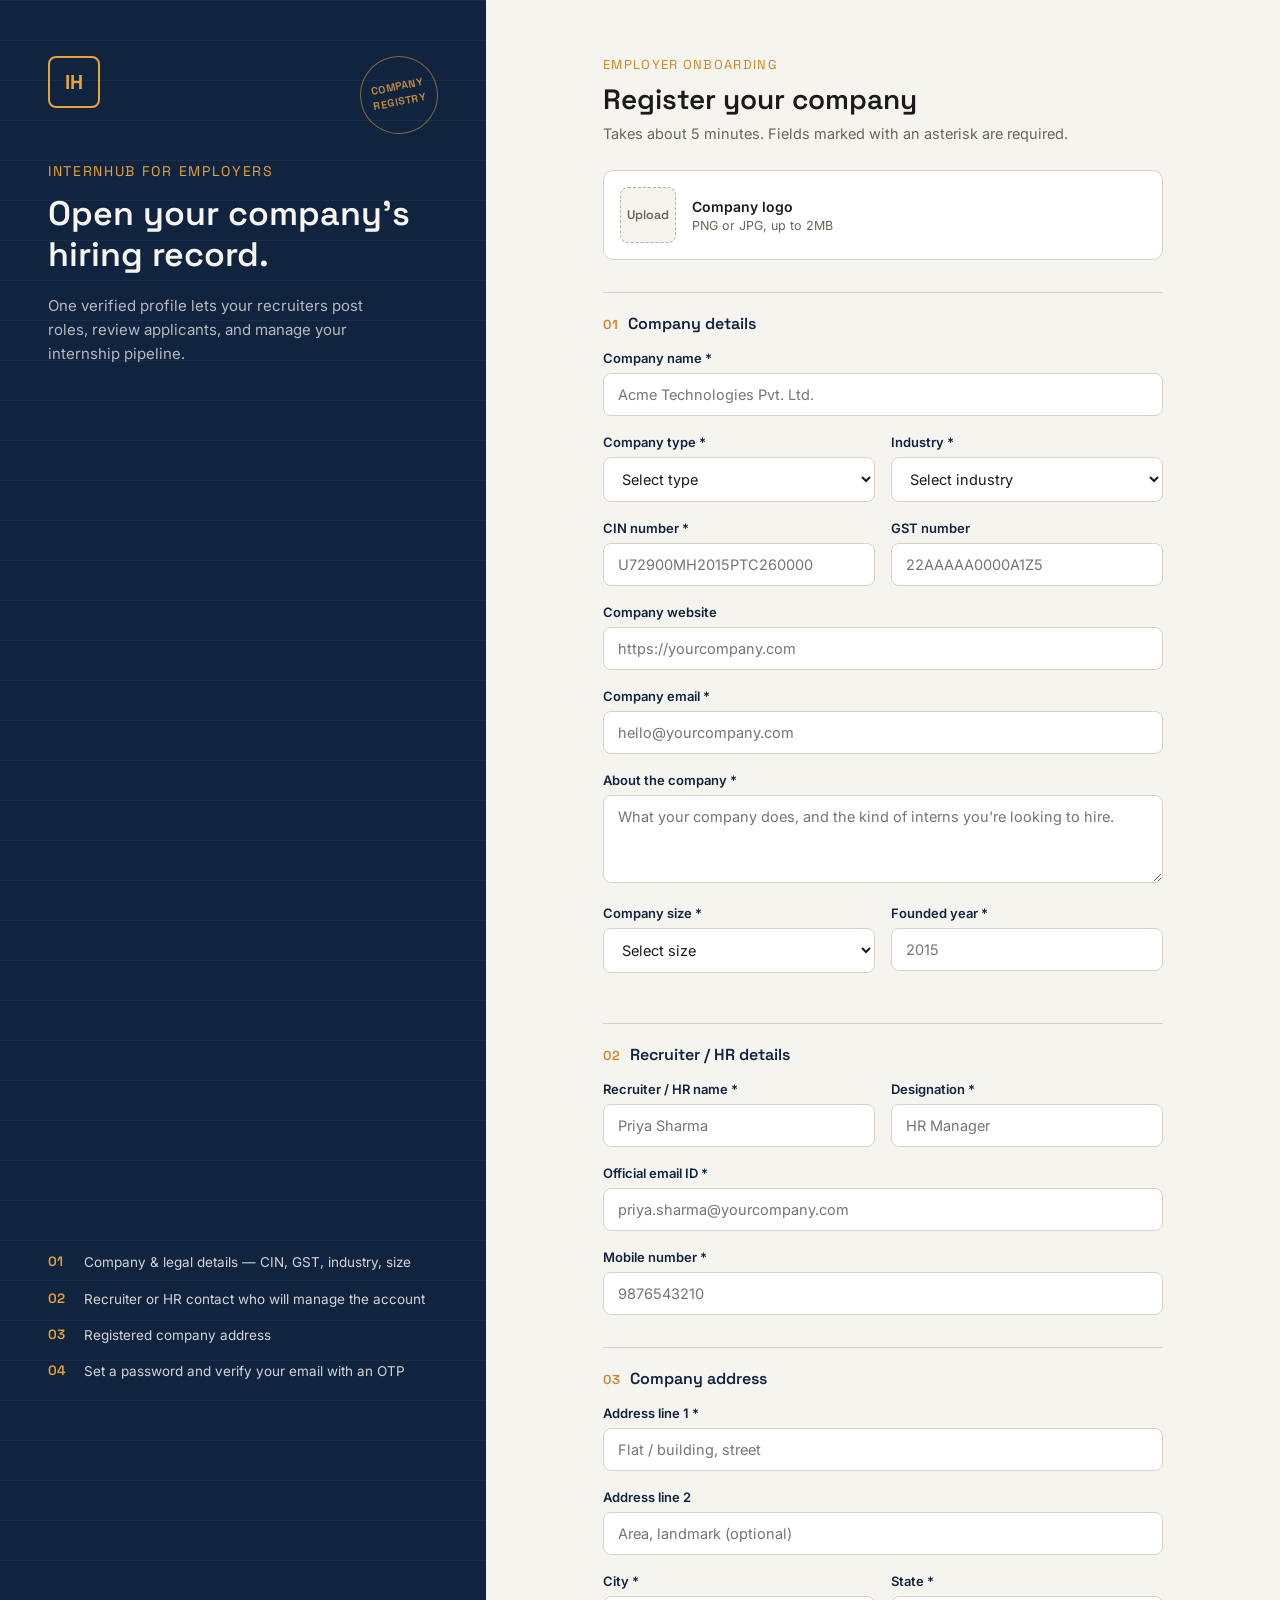
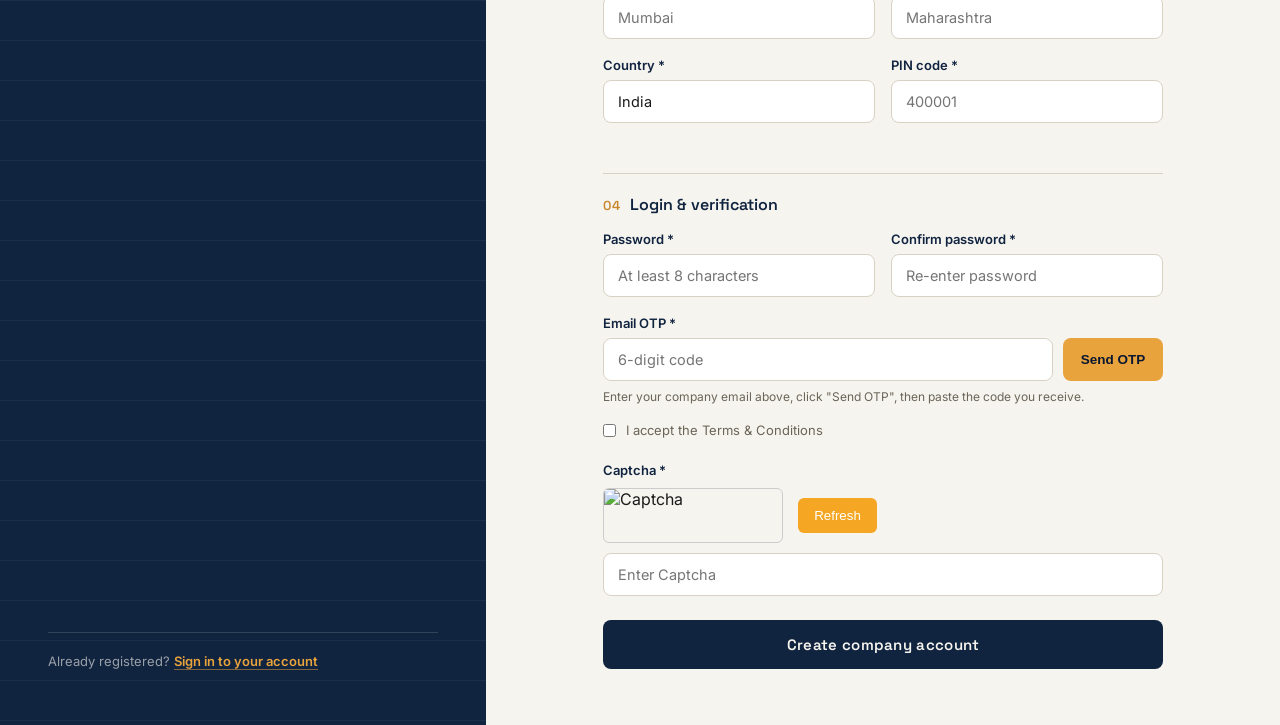
==== index.html @ dac15f82 "Add files via upload" ====
<!DOCTYPE html>
<html lang="en">
<head>
  <meta charset="UTF-8">
  <title>Company Registration — InternHub</title>
  <meta name="viewport" content="width=device-width, initial-scale=1.0">
  <link rel="preconnect" href="https://fonts.googleapis.com">
 <link href="https://fonts.googleapis.com/css2?family=Inter:wght@400;500;600&family=Space+Grotesk:wght@500;600;700&display=swap" rel="stylesheet">
 <link rel="stylesheet" href="style.css">
</head>
<body>

  <!-- LEFT: brand / dossier cover -->
  <div class="brand-panel">
    <div class="brand-top">
      <div class="brand-row">
        <div class="logo-mark">IH</div>
        <div class="registry-stamp" aria-hidden="true">
          <span>Company<br>Registry</span>
        </div>
      </div>
      <div class="brand-name">InternHub for employers</div>
      <h1 class="brand-headline">Open your company's hiring record.</h1>
      <p class="brand-sub">One verified profile lets your recruiters post roles, review applicants, and manage your internship pipeline.</p>
    </div>

    <ol class="ledger-list">
      <li><span class="ledger-num">01</span><span>Company &amp; legal details — CIN, GST, industry, size</span></li>
      <li><span class="ledger-num">02</span><span>Recruiter or HR contact who will manage the account</span></li>
      <li><span class="ledger-num">03</span><span>Registered company address</span></li>
      <li><span class="ledger-num">04</span><span>Set a password and verify your email with an OTP</span></li>
    </ol>

    <div class="brand-foot">Already registered? <a href="login.html">Sign in to your account</a></div>
  </div>

  <!-- RIGHT: form -->
  <div class="form-panel">
    <div class="form-wrap">
      <div class="form-eyebrow">Employer onboarding</div>
      <h2 class="form-title">Register your company</h2>
      <p class="form-desc">Takes about 5 minutes. Fields marked with an asterisk are required.</p>

      <div id="formStatus" class="form-status" style="display:none;" role="status"></div>

      <form id="registerForm" action="register.php" method="POST" enctype="multipart/form-data" novalidate>

        <div class="logo-upload">
          <div class="logo-box" id="logoBox">Upload</div>
          <div class="logo-upload-text">
            <div class="t1">Company logo</div>
            <div class="t2">PNG or JPG, up to 2MB</div>
          </div>
        </div>
        <input type="file" id="logoInput" name="company_logo" accept=".jpg,.jpeg,.png" hidden>

        <div class="section">
          <div class="section-head"><span class="section-num">01</span><h3>Company details</h3></div>

          <div class="field">
            <label for="company_name">Company name *</label>
            <input type="text" id="company_name" name="company_name" placeholder="Acme Technologies Pvt. Ltd." required>
          </div>

          <div class="field-row">
            <div class="field">
              <label for="company_type">Company type *</label>
              <select id="company_type" name="company_type" required>
                <option value="">Select type</option>
                <option>Private Limited</option>
                <option>Public Limited</option>
                <option>LLP</option>
                <option>Partnership</option>
                <option>Sole Proprietorship</option>
                <option>Startup</option>
                <option>NGO</option>
                <option>Government</option>
                <option>Other</option>
              </select>
            </div>
            <div class="field">
              <label for="industry">Industry *</label>
              <select id="industry" name="industry" required>
                <option value="">Select industry</option>
                <option>Technology</option>
                <option>Finance</option>
                <option>Healthcare</option>
                <option>Education</option>
                <option>Manufacturing</option>
                <option>Retail</option>
                <option>Marketing</option>
                <option>Other</option>
              </select>
            </div>
          </div>

          <div class="field-row">
            <div class="field">
              <label for="cin">CIN number *</label>
              <input type="text" id="cin" name="cin_number" placeholder="U72900MH2015PTC260000" required>
            </div>
            <div class="field">
              <label for="gst">GST number</label>
              <input type="text" id="gst" name="gst_number" placeholder="22AAAAA0000A1Z5">
            </div>
          </div>

          <div class="field">
            <label for="website">Company website</label>
            <input type="url" id="website" name="company_website" placeholder="https://yourcompany.com">
          </div>

          <div class="field">
            <label for="company_email">Company email *</label>
            <input type="email" id="company_email" name="company_email" placeholder="hello@yourcompany.com" required>
          </div>

          <div class="field">
            <label for="company_description">About the company *</label>
            <textarea id="company_description" name="company_description" placeholder="What your company does, and the kind of interns you're looking to hire." required></textarea>
          </div>

          <div class="field-row">
            <div class="field">
              <label for="company_size">Company size *</label>
              <select id="company_size" name="company_size" required>
                <option value="">Select size</option>
                <option>1-10 Employees</option>
                <option>11-50 Employees</option>
                <option>51-200 Employees</option>
                <option>201-500 Employees</option>
                <option>500+ Employees</option>
              </select>
            </div>
            <div class="field">
              <label for="founded_year">Founded year *</label>
              <input type="number" id="founded_year" name="founded_year" min="1900" max="2026" placeholder="2015" required>
            </div>
          </div>
        </div>

        <div class="section">
          <div class="section-head"><span class="section-num">02</span><h3>Recruiter / HR details</h3></div>

          <div class="field-row">
            <div class="field">
              <label for="recruiter">Recruiter / HR name *</label>
              <input type="text" id="recruiter" name="recruiter_name" placeholder="Priya Sharma" required>
            </div>
            <div class="field">
              <label for="designation">Designation *</label>
              <input type="text" id="designation" name="designation" placeholder="HR Manager" required>
            </div>
          </div>

          <div class="field">
            <label for="official_email">Official email ID *</label>
            <input type="email" id="official_email" name="official_email" placeholder="priya.sharma@yourcompany.com" required>
          </div>

          <div class="field">
            <label for="mobile">Mobile number *</label>
            <input type="tel" id="mobile" name="mobile_number" pattern="[0-9]{10}" maxlength="10" placeholder="9876543210" required>
          </div>
        </div>

        <div class="section">
          <div class="section-head"><span class="section-num">03</span><h3>Company address</h3></div>

          <div class="field">
            <label for="address_line1">Address line 1 *</label>
            <input type="text" id="address_line1" name="address_line1" placeholder="Flat / building, street" required>
          </div>
          <div class="field">
            <label for="address_line2">Address line 2</label>
            <input type="text" id="address_line2" name="address_line2" placeholder="Area, landmark (optional)">
          </div>

          <div class="field-row">
            <div class="field">
              <label for="city">City *</label>
              <input type="text" id="city" name="city" placeholder="Mumbai" required>
            </div>
            <div class="field">
              <label for="state">State *</label>
              <input type="text" id="state" name="state" placeholder="Maharashtra" required>
            </div>
          </div>

          <div class="field-row">
            <div class="field">
              <label for="country">Country *</label>
              <input type="text" id="country" name="country" value="India" required>
            </div>
            <div class="field">
              <label for="pin">PIN code *</label>
              <input type="text" id="pin" name="pin_code" pattern="[0-9]{6}" maxlength="6" placeholder="400001" required>
            </div>
          </div>
        </div>

        <div class="section">
          <div class="section-head"><span class="section-num">04</span><h3>Login &amp; verification</h3></div>

          <div class="field-row">
            <div class="field">
              <label for="pass">Password *</label>
              <input type="password" id="pass" name="password" minlength="8" placeholder="At least 8 characters" required>
            </div>
            <div class="field">
              <label for="pass2">Confirm password *</label>
              <input type="password" id="pass2" name="confirm_password" placeholder="Re-enter password" required>
            </div>
          </div>
          <div id="passError" class="pass-error" style="display:none;">Passwords do not match.</div>

          <div class="field">
            <label for="otp">Email OTP *</label>
            <div class="otp-row">
              <input type="text" id="otp" name="email_otp" maxlength="6" placeholder="6-digit code" required>
              <button type="button" id="sendOtpBtn" class="otp-btn">Send OTP</button>
            </div>
            <div class="hint">Enter your company email above, click "Send OTP", then paste the code you receive.</div>
          </div>

          <div class="terms-row">
            <input type="checkbox" id="terms" name="terms">
            <label for="terms" class="terms-label">I accept the Terms &amp; Conditions</label>
          </div>
        </div>
<div class="field">
    <label>Captcha *</label>

    <div class="captcha-box">
        <img src="captcha.php" id="captchaImage" alt="Captcha">

        <button type="button" id="refreshCaptcha">
            Refresh
        </button>
    </div>

    <input
        type="text"
        id="captcha"
        name="captcha"
        placeholder="Enter Captcha"
        required>
</div>
        <button type="submit" id="submitBtn" class="submit-btn">Create company account</button>
      </form>
    </div>
  </div>

  <script src="script.js"></script>
</body>
</html>
---- style.css ----
:root {
  --navy:#10233F;
  --navy-deep:#0A1730;
  --paper:#F6F4EF;
  --amber:#E8A33D;
  --amber-dim:#C9862A;
  --line:#D8D2C4;
  --ink:#1A1A1A;
  --muted:#6B6558;
  --card:#FFFFFF;
  --success:#1E7B4D;
  --success-bg:#E7F5EC;
  --error:#B3261E;
  --error-bg:#FBEAEA;
}

* { box-sizing:border-box; margin:0; padding:0; }

body {
  font-family:'Inter',sans-serif;
  background:var(--paper);
  color:var(--ink);
  min-height:100vh;
  display:flex;
}

.brand-panel {
  flex:0 0 38%;
  background:var(--navy);
  color:var(--paper);
  position:relative;
  padding:56px 48px;
  display:flex;
  flex-direction:column;
  justify-content:space-between;
  overflow:hidden;
}
.brand-panel::before {
  content:"";
  position:absolute;
  inset:0;
  background-image:repeating-linear-gradient(180deg, rgba(246,244,239,0.05) 0px, rgba(246,244,239,0.05) 1px, transparent 1px, transparent 40px);
  pointer-events:none;
}
.brand-top { position:relative; z-index:1; }
.brand-row {
  display:flex;
  align-items:flex-start;
  justify-content:space-between;
  margin-bottom:28px;
}
.logo-mark {
  width:52px; height:52px;
  border:2px solid var(--amber);
  border-radius:8px;
  display:flex; align-items:center; justify-content:center;
  font-family:'Space Grotesk',sans-serif;
  font-weight:700; font-size:20px;
  color:var(--amber);
  flex-shrink:0;
}
.registry-stamp {
  width:78px; height:78px;
  border:1.5px solid rgba(232,163,61,0.55);
  border-radius:50%;
  display:flex; align-items:center; justify-content:center;
  text-align:center;
  transform:rotate(-11deg);
  flex-shrink:0;
}
.registry-stamp span {
  font-family:'Space Grotesk',sans-serif;
  font-size:10.5px;
  font-weight:600;
  letter-spacing:0.06em;
  text-transform:uppercase;
  color:rgba(232,163,61,0.85);
  line-height:1.4;
}
.brand-name {
  font-family:'Space Grotesk',sans-serif;
  font-size:14px;
  letter-spacing:0.12em;
  text-transform:uppercase;
  color:var(--amber);
  margin-bottom:14px;
}
.brand-headline {
  font-family:'Space Grotesk',sans-serif;
  font-size:34px;
  font-weight:600;
  line-height:1.2;
  max-width:380px;
  margin-bottom:18px;
}
.brand-sub {
  font-size:15px;
  color:rgba(246,244,239,0.72);
  max-width:340px;
  line-height:1.6;
}
.ledger-list {
  list-style:none;
  display:flex;
  flex-direction:column;
  gap:16px;
  margin-top:36px;
  position:relative;
  z-index:1;
}
.ledger-list li {
  display:flex;
  gap:14px;
  align-items:flex-start;
  font-size:13.5px;
  line-height:1.5;
  color:rgba(246,244,239,0.85);
}
.ledger-num {
  font-family:'Space Grotesk',sans-serif;
  color:var(--amber);
  font-weight:600;
  font-size:13.5px;
  flex-shrink:0;
  width:22px;
}
.brand-foot {
  position:relative;
  z-index:1;
  font-size:13px;
  color:rgba(246,244,239,0.6);
  border-top:1px solid rgba(246,244,239,0.15);
  padding-top:20px;
}
.brand-foot a {
  color:var(--amber);
  font-weight:600;
  text-decoration:none;
  border-bottom:1px solid rgba(232,163,61,0.5);
}

.form-panel {
  flex:1;
  display:flex;
  align-items:flex-start;
  justify-content:center;
  padding:56px 40px;
  overflow-y:auto;
}
.form-wrap { width:100%; max-width:560px; }
.form-eyebrow {
  font-family:'Space Grotesk',sans-serif;
  font-size:13px;
  letter-spacing:0.1em;
  text-transform:uppercase;
  color:var(--amber-dim);
  margin-bottom:8px;
}
.form-title {
  font-family:'Space Grotesk',sans-serif;
  font-size:28px;
  font-weight:600;
  margin-bottom:8px;
}
.form-desc {
  font-size:14.5px;
  color:var(--muted);
  margin-bottom:28px;
}

.section { margin-bottom:8px; }
.section-head {
  display:flex;
  align-items:baseline;
  gap:10px;
  margin:32px 0 16px;
  padding-top:20px;
  border-top:1px solid var(--line);
}
.section:first-of-type .section-head { border-top:none; padding-top:0; margin-top:8px; }
.section-num {
  font-family:'Space Grotesk',sans-serif;
  font-size:13px;
  font-weight:600;
  color:var(--amber-dim);
  letter-spacing:0.04em;
}
.section-head h3 {
  font-family:'Space Grotesk',sans-serif;
  font-size:16px;
  font-weight:600;
  color:var(--navy);
}

.form-status {
  padding:12px 16px;
  border-radius:8px;
  font-size:14px;
  margin-bottom:20px;
}
.form-status.success { background:var(--success-bg); color:var(--success); border:1px solid var(--success); }
.form-status.error { background:var(--error-bg); color:var(--error); border:1px solid var(--error); }

.logo-upload {
  display:flex;
  align-items:center;
  gap:16px;
  margin-bottom:8px;
  padding:16px;
  background:var(--card);
  border:1px solid var(--line);
  border-radius:10px;
}
.logo-box {
  width:56px; height:56px;
  border:1.5px dashed #B8B0A0;
  border-radius:8px;
  display:flex; align-items:center; justify-content:center;
  font-family:'Space Grotesk',sans-serif;
  font-size:12.5px;
  font-weight:600;
  color:var(--muted);
  flex-shrink:0;
  cursor:pointer;
  background:var(--paper);
  overflow:hidden;
}
.logo-box img { width:100%; height:100%; object-fit:cover; }
.logo-upload-text .t1 { font-size:14px; font-weight:600; margin-bottom:3px; color:var(--ink); }
.logo-upload-text .t2 { font-size:12.5px; color:var(--muted); }

.field-row { display:flex; gap:16px; }
.field { margin-bottom:18px; flex:1; }
label {
  display:block;
  font-size:13px;
  font-weight:600;
  margin-bottom:7px;
  color:var(--navy);
}
input, textarea, select {
  width:100%;
  padding:12px 14px;
  font-family:'Inter',sans-serif;
  font-size:14.5px;
  border:1px solid var(--line);
  border-radius:8px;
  background:var(--card);
  color:var(--ink);
  outline:none;
  transition:border-color .15s ease, box-shadow .15s ease;
}
input:focus, textarea:focus, select:focus {
  border-color:var(--amber-dim);
  box-shadow:0 0 0 3px rgba(232,163,61,0.18);
}
textarea { resize:vertical; min-height:88px; }
.hint { font-size:12px; color:var(--muted); margin-top:8px; }

.pass-error {
  font-size:13px;
  color:var(--error);
  margin:-10px 0 16px;
}

.otp-row {
  display:flex;
  gap:10px;
  align-items:stretch;
}
.otp-row input { flex:1; }
.otp-btn {
  flex-shrink:0;
  padding:0 18px;
  background:var(--amber);
  color:var(--navy-deep);
  border:none;
  border-radius:8px;
  font-weight:600;
  font-size:13.5px;
  cursor:pointer;
  white-space:nowrap;
}
.otp-btn:hover { background:var(--amber-dim); }
.otp-btn:disabled { opacity:0.6; cursor:not-allowed; }

.terms-row {
  display:flex;
  align-items:center;
  gap:10px;
  margin:6px 0 24px;
}
.terms-row input[type="checkbox"] { width:auto; margin:0; }
.terms-row label.terms-label { margin:0; font-weight:400; color:var(--muted); }

.submit-btn {
  width:100%;
  padding:15px;
  margin-top:6px;
  background:var(--navy);
  color:var(--paper);
  border:none;
  border-radius:8px;
  font-family:'Space Grotesk',sans-serif;
  font-size:15px;
  font-weight:600;
  letter-spacing:0.02em;
  cursor:pointer;
  transition:background .15s ease;
}
.submit-btn:hover { background:var(--navy-deep); }
.submit-btn:disabled { opacity:0.7; cursor:not-allowed; }

@media (max-width:900px) {
  body { flex-direction:column; }
  .brand-panel { flex:none; padding:36px 28px; }
  .brand-headline { font-size:27px; }
  .ledger-list { margin-top:24px; }
  .form-panel { padding:36px 24px; }
}
@media (max-width:520px) {
  .field-row { flex-direction:column; gap:0; }
  .brand-row { flex-direction:column; gap:16px; }
}
.captcha-box{
    display:flex;
    align-items:center;
    gap:15px;
    margin:10px 0;
}

#captchaImage{
    width:180px;
    height:55px;
    border:1px solid #ccc;
    border-radius:6px;
}

#refreshCaptcha{
    padding:10px 16px;
    background:#f5a623;
    color:#fff;
    border:none;
    border-radius:6px;
    cursor:pointer;
}

#refreshCaptcha:hover{
    background:#e59400;
}
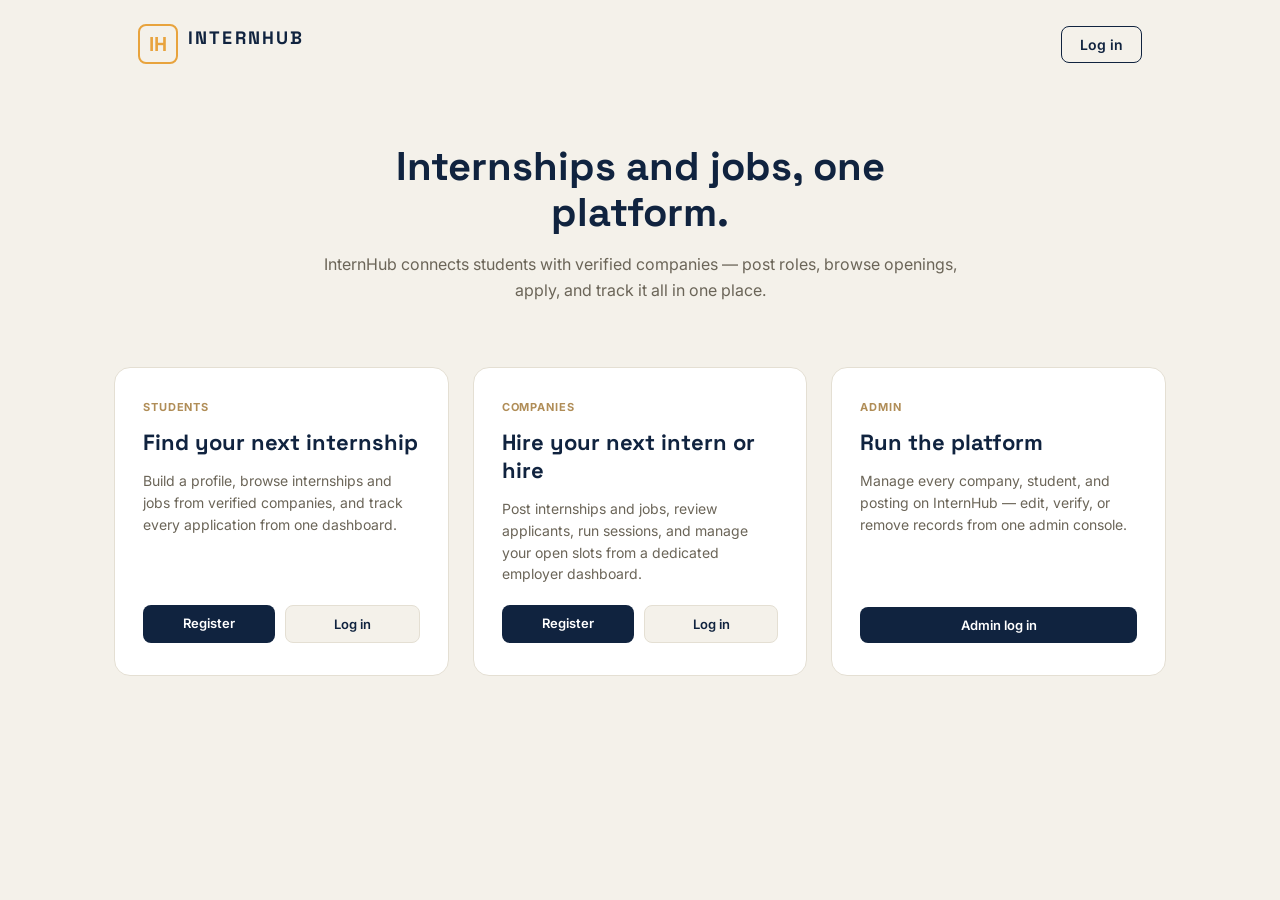
==== commit ad617bcc: "Add files via upload" ====
--- a/index.html
+++ b/index.html
@@ -1,256 +1,99 @@
-<!DOCTYPE html>
-<html lang="en">
-<head>
-  <meta charset="UTF-8">
-  <title>Company Registration — InternHub</title>
-  <meta name="viewport" content="width=device-width, initial-scale=1.0">
-  <link rel="preconnect" href="https://fonts.googleapis.com">
- <link href="https://fonts.googleapis.com/css2?family=Inter:wght@400;500;600&family=Space+Grotesk:wght@500;600;700&display=swap" rel="stylesheet">
- <link rel="stylesheet" href="style.css">
-</head>
-<body>
-
-  <!-- LEFT: brand / dossier cover -->
-  <div class="brand-panel">
-    <div class="brand-top">
-      <div class="brand-row">
-        <div class="logo-mark">IH</div>
-        <div class="registry-stamp" aria-hidden="true">
-          <span>Company<br>Registry</span>
-        </div>
-      </div>
-      <div class="brand-name">InternHub for employers</div>
-      <h1 class="brand-headline">Open your company's hiring record.</h1>
-      <p class="brand-sub">One verified profile lets your recruiters post roles, review applicants, and manage your internship pipeline.</p>
-    </div>
-
-    <ol class="ledger-list">
-      <li><span class="ledger-num">01</span><span>Company &amp; legal details — CIN, GST, industry, size</span></li>
-      <li><span class="ledger-num">02</span><span>Recruiter or HR contact who will manage the account</span></li>
-      <li><span class="ledger-num">03</span><span>Registered company address</span></li>
-      <li><span class="ledger-num">04</span><span>Set a password and verify your email with an OTP</span></li>
-    </ol>
-
-    <div class="brand-foot">Already registered? <a href="login.html">Sign in to your account</a></div>
-  </div>
-
-  <!-- RIGHT: form -->
-  <div class="form-panel">
-    <div class="form-wrap">
-      <div class="form-eyebrow">Employer onboarding</div>
-      <h2 class="form-title">Register your company</h2>
-      <p class="form-desc">Takes about 5 minutes. Fields marked with an asterisk are required.</p>
-
-      <div id="formStatus" class="form-status" style="display:none;" role="status"></div>
-
-      <form id="registerForm" action="register.php" method="POST" enctype="multipart/form-data" novalidate>
-
-        <div class="logo-upload">
-          <div class="logo-box" id="logoBox">Upload</div>
-          <div class="logo-upload-text">
-            <div class="t1">Company logo</div>
-            <div class="t2">PNG or JPG, up to 2MB</div>
-          </div>
-        </div>
-        <input type="file" id="logoInput" name="company_logo" accept=".jpg,.jpeg,.png" hidden>
-
-        <div class="section">
-          <div class="section-head"><span class="section-num">01</span><h3>Company details</h3></div>
-
-          <div class="field">
-            <label for="company_name">Company name *</label>
-            <input type="text" id="company_name" name="company_name" placeholder="Acme Technologies Pvt. Ltd." required>
-          </div>
-
-          <div class="field-row">
-            <div class="field">
-              <label for="company_type">Company type *</label>
-              <select id="company_type" name="company_type" required>
-                <option value="">Select type</option>
-                <option>Private Limited</option>
-                <option>Public Limited</option>
-                <option>LLP</option>
-                <option>Partnership</option>
-                <option>Sole Proprietorship</option>
-                <option>Startup</option>
-                <option>NGO</option>
-                <option>Government</option>
-                <option>Other</option>
-              </select>
-            </div>
-            <div class="field">
-              <label for="industry">Industry *</label>
-              <select id="industry" name="industry" required>
-                <option value="">Select industry</option>
-                <option>Technology</option>
-                <option>Finance</option>
-                <option>Healthcare</option>
-                <option>Education</option>
-                <option>Manufacturing</option>
-                <option>Retail</option>
-                <option>Marketing</option>
-                <option>Other</option>
-              </select>
-            </div>
-          </div>
-
-          <div class="field-row">
-            <div class="field">
-              <label for="cin">CIN number *</label>
-              <input type="text" id="cin" name="cin_number" placeholder="U72900MH2015PTC260000" required>
-            </div>
-            <div class="field">
-              <label for="gst">GST number</label>
-              <input type="text" id="gst" name="gst_number" placeholder="22AAAAA0000A1Z5">
-            </div>
-          </div>
-
-          <div class="field">
-            <label for="website">Company website</label>
-            <input type="url" id="website" name="company_website" placeholder="https://yourcompany.com">
-          </div>
-
-          <div class="field">
-            <label for="company_email">Company email *</label>
-            <input type="email" id="company_email" name="company_email" placeholder="hello@yourcompany.com" required>
-          </div>
-
-          <div class="field">
-            <label for="company_description">About the company *</label>
-            <textarea id="company_description" name="company_description" placeholder="What your company does, and the kind of interns you're looking to hire." required></textarea>
-          </div>
-
-          <div class="field-row">
-            <div class="field">
-              <label for="company_size">Company size *</label>
-              <select id="company_size" name="company_size" required>
-                <option value="">Select size</option>
-                <option>1-10 Employees</option>
-                <option>11-50 Employees</option>
-                <option>51-200 Employees</option>
-                <option>201-500 Employees</option>
-                <option>500+ Employees</option>
-              </select>
-            </div>
-            <div class="field">
-              <label for="founded_year">Founded year *</label>
-              <input type="number" id="founded_year" name="founded_year" min="1900" max="2026" placeholder="2015" required>
-            </div>
-          </div>
-        </div>
-
-        <div class="section">
-          <div class="section-head"><span class="section-num">02</span><h3>Recruiter / HR details</h3></div>
-
-          <div class="field-row">
-            <div class="field">
-              <label for="recruiter">Recruiter / HR name *</label>
-              <input type="text" id="recruiter" name="recruiter_name" placeholder="Priya Sharma" required>
-            </div>
-            <div class="field">
-              <label for="designation">Designation *</label>
-              <input type="text" id="designation" name="designation" placeholder="HR Manager" required>
-            </div>
-          </div>
-
-          <div class="field">
-            <label for="official_email">Official email ID *</label>
-            <input type="email" id="official_email" name="official_email" placeholder="priya.sharma@yourcompany.com" required>
-          </div>
-
-          <div class="field">
-            <label for="mobile">Mobile number *</label>
-            <input type="tel" id="mobile" name="mobile_number" pattern="[0-9]{10}" maxlength="10" placeholder="9876543210" required>
-          </div>
-        </div>
-
-        <div class="section">
-          <div class="section-head"><span class="section-num">03</span><h3>Company address</h3></div>
-
-          <div class="field">
-            <label for="address_line1">Address line 1 *</label>
-            <input type="text" id="address_line1" name="address_line1" placeholder="Flat / building, street" required>
-          </div>
-          <div class="field">
-            <label for="address_line2">Address line 2</label>
-            <input type="text" id="address_line2" name="address_line2" placeholder="Area, landmark (optional)">
-          </div>
-
-          <div class="field-row">
-            <div class="field">
-              <label for="city">City *</label>
-              <input type="text" id="city" name="city" placeholder="Mumbai" required>
-            </div>
-            <div class="field">
-              <label for="state">State *</label>
-              <input type="text" id="state" name="state" placeholder="Maharashtra" required>
-            </div>
-          </div>
-
-          <div class="field-row">
-            <div class="field">
-              <label for="country">Country *</label>
-              <input type="text" id="country" name="country" value="India" required>
-            </div>
-            <div class="field">
-              <label for="pin">PIN code *</label>
-              <input type="text" id="pin" name="pin_code" pattern="[0-9]{6}" maxlength="6" placeholder="400001" required>
-            </div>
-          </div>
-        </div>
-
-        <div class="section">
-          <div class="section-head"><span class="section-num">04</span><h3>Login &amp; verification</h3></div>
-
-          <div class="field-row">
-            <div class="field">
-              <label for="pass">Password *</label>
-              <input type="password" id="pass" name="password" minlength="8" placeholder="At least 8 characters" required>
-            </div>
-            <div class="field">
-              <label for="pass2">Confirm password *</label>
-              <input type="password" id="pass2" name="confirm_password" placeholder="Re-enter password" required>
-            </div>
-          </div>
-          <div id="passError" class="pass-error" style="display:none;">Passwords do not match.</div>
-
-          <div class="field">
-            <label for="otp">Email OTP *</label>
-            <div class="otp-row">
-              <input type="text" id="otp" name="email_otp" maxlength="6" placeholder="6-digit code" required>
-              <button type="button" id="sendOtpBtn" class="otp-btn">Send OTP</button>
-            </div>
-            <div class="hint">Enter your company email above, click "Send OTP", then paste the code you receive.</div>
-          </div>
-
-          <div class="terms-row">
-            <input type="checkbox" id="terms" name="terms">
-            <label for="terms" class="terms-label">I accept the Terms &amp; Conditions</label>
-          </div>
-        </div>
-<div class="field">
-    <label>Captcha *</label>
-
-    <div class="captcha-box">
-        <img src="captcha.php" id="captchaImage" alt="Captcha">
-
-        <button type="button" id="refreshCaptcha">
-            Refresh
-        </button>
-    </div>
-
-    <input
-        type="text"
-        id="captcha"
-        name="captcha"
-        placeholder="Enter Captcha"
-        required>
-</div>
-        <button type="submit" id="submitBtn" class="submit-btn">Create company account</button>
-      </form>
-    </div>
-  </div>
-
-  <script src="script.js"></script>
-</body>
-</html>+<!DOCTYPE html>
+<html lang="en">
+<head>
+  <meta charset="UTF-8">
+  <title>InternHub — Internships &amp; jobs, one platform</title>
+  <meta name="viewport" content="width=device-width, initial-scale=1.0">
+  <link rel="preconnect" href="https://fonts.googleapis.com">
+  <link href="https://fonts.googleapis.com/css2?family=Inter:wght@400;500;600&family=Space+Grotesk:wght@500;600;700&display=swap" rel="stylesheet">
+  <link rel="stylesheet" href="style.css">
+  <style>
+    body.home { display:block; min-height:100vh; background:#F4F1EA; }
+    .home-nav {
+      display:flex; align-items:center; justify-content:space-between;
+      padding:24px 48px; max-width:1100px; margin:0 auto;
+    }
+    .home-nav .logo-mark { width:40px; height:40px; }
+    .home-nav .brand-name { font-family:'Space Grotesk', sans-serif; font-weight:700; font-size:18px; color:#10233F; }
+    .home-nav a.nav-login {
+      font-size:14px; font-weight:600; color:#10233F; text-decoration:none;
+      padding:9px 18px; border:1px solid #10233F; border-radius:8px;
+    }
+    .home-hero { text-align:center; padding:56px 24px 24px; max-width:720px; margin:0 auto; }
+    .home-hero h1 {
+      font-family:'Space Grotesk', sans-serif; font-size:40px; line-height:1.15;
+      color:#10233F; margin:0 0 16px;
+    }
+    .home-hero p { color:#6B6558; font-size:16px; line-height:1.6; }
+    .home-cards {
+      display:grid; grid-template-columns:repeat(3, 1fr); gap:24px;
+      max-width:1100px; margin:40px auto 80px; padding:0 24px;
+    }
+    @media (max-width: 860px) { .home-cards { grid-template-columns:1fr; } }
+    .home-card {
+      background:#fff; border:1px solid #E4DFD3; border-radius:16px;
+      padding:32px 28px; display:flex; flex-direction:column; gap:14px;
+    }
+    .home-card .tag {
+      font-size:11px; font-weight:700; letter-spacing:.08em; text-transform:uppercase;
+      color:#B08D57;
+    }
+    .home-card h2 { font-family:'Space Grotesk', sans-serif; font-size:22px; color:#10233F; margin:0; }
+    .home-card p { color:#6B6558; font-size:14px; line-height:1.55; flex-grow:1; }
+    .home-card .actions { display:flex; gap:10px; margin-top:6px; }
+    .home-card .actions a {
+      flex:1; text-align:center; padding:10px 12px; border-radius:8px;
+      font-size:13px; font-weight:600; text-decoration:none;
+    }
+    .home-card .actions a.primary { background:#10233F; color:#fff; }
+    .home-card .actions a.secondary { background:#F4F1EA; color:#10233F; border:1px solid #E4DFD3; }
+  </style>
+</head>
+<body class="home">
+
+  <div class="home-nav">
+    <div style="display:flex;align-items:center;gap:10px;">
+      <div class="logo-mark">IH</div>
+      <div class="brand-name">InternHub</div>
+    </div>
+    <a class="nav-login" href="login.php">Log in</a>
+  </div>
+
+  <div class="home-hero">
+    <h1>Internships and jobs, one platform.</h1>
+    <p>InternHub connects students with verified companies — post roles, browse openings, apply, and track it all in one place.</p>
+  </div>
+
+  <div class="home-cards">
+    <div class="home-card">
+      <div class="tag">Students</div>
+      <h2>Find your next internship</h2>
+      <p>Build a profile, browse internships and jobs from verified companies, and track every application from one dashboard.</p>
+      <div class="actions">
+        <a class="primary" href="student-register.php">Register</a>
+        <a class="secondary" href="login.php?role=student">Log in</a>
+      </div>
+    </div>
+
+    <div class="home-card">
+      <div class="tag">Companies</div>
+      <h2>Hire your next intern or hire</h2>
+      <p>Post internships and jobs, review applicants, run sessions, and manage your open slots from a dedicated employer dashboard.</p>
+      <div class="actions">
+        <a class="primary" href="company-register.html">Register</a>
+        <a class="secondary" href="login.php?role=company">Log in</a>
+      </div>
+    </div>
+
+    <div class="home-card">
+      <div class="tag">Admin</div>
+      <h2>Run the platform</h2>
+      <p>Manage every company, student, and posting on InternHub — edit, verify, or remove records from one admin console.</p>
+      <div class="actions">
+        <a class="primary" href="login.php?role=admin" style="flex:none;width:100%;">Admin log in</a>
+      </div>
+    </div>
+  </div>
+
+</body>
+</html>
--- a/style.css
+++ b/style.css
@@ -322,6 +322,12 @@
   .field-row { flex-direction:column; gap:0; }
   .brand-row { flex-direction:column; gap:16px; }
 }
+.login-forgot{
+  display:block; text-align:right; font-size:12.5px;
+  margin-top:-8px; margin-bottom:16px; color:#6B6558;
+}
+.login-forgot a{ color:#10233F; text-decoration:none; border-bottom:1px solid #d8d2c4; }
+.login-forgot a:hover{ border-color:#10233F; }
 .captcha-box{
     display:flex;
     align-items:center;
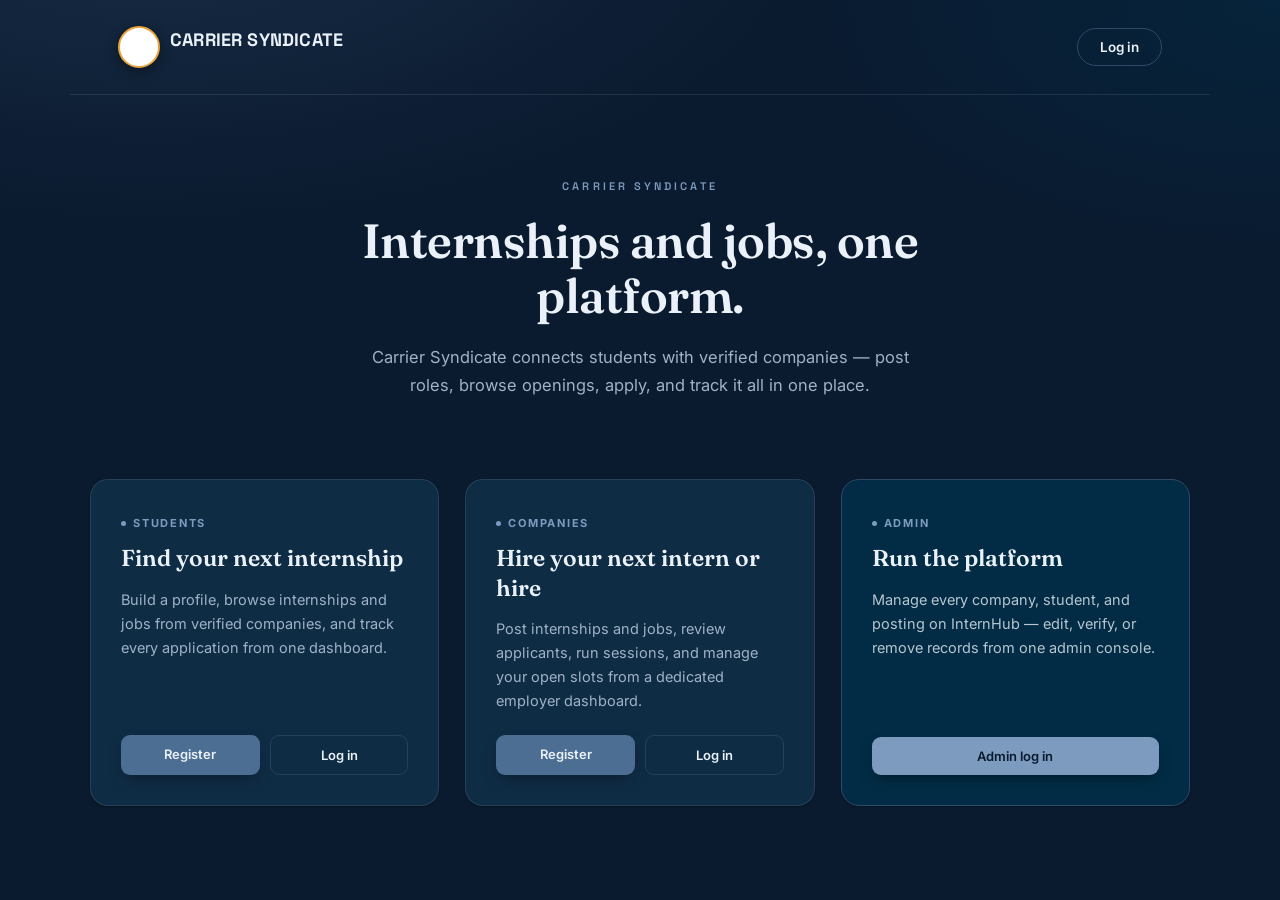
==== commit 73fd0f68: "Update branding from InternHub to Carrier Syndicate" ====
--- a/index.html
+++ b/index.html
@@ -8,60 +8,262 @@
   <link href="https://fonts.googleapis.com/css2?family=Inter:wght@400;500;600&family=Space+Grotesk:wght@500;600;700&display=swap" rel="stylesheet">
   <link rel="stylesheet" href="style.css">
   <style>
-    body.home { display:block; min-height:100vh; background:#F4F1EA; }
+    @import url('https://fonts.googleapis.com/css2?family=Fraunces:opsz,wght@9..144,500;9..144,600;9..144,700&display=swap');
+
+    :root {
+      --bg: #0A1A2F;
+      --surface: #0F2C45;
+      --surface-alt: #022C45;
+      --accent: #2F4A67;
+      --accent-bright: #4C6E93;
+      --accent-light: #7C9BBE;
+      --text: #EAF1F8;
+      --muted: #9FB2C7;
+      --line: rgba(234,241,248,0.10);
+    }
+
+    * { box-sizing: border-box; }
+
+    body.home {
+      display: block;
+      min-height: 100vh;
+      width: 100%;
+      overflow-x: hidden;
+      background:
+        radial-gradient(1100px 520px at 12% -10%, rgba(76,110,147,0.22), transparent 60%),
+        radial-gradient(900px 480px at 100% 0%, rgba(2,44,69,0.55), transparent 55%),
+        var(--bg);
+      position: relative;
+    }
+
+    /* ---------- NAV ---------- */
     .home-nav {
-      display:flex; align-items:center; justify-content:space-between;
-      padding:24px 48px; max-width:1100px; margin:0 auto;
-    }
-    .home-nav .logo-mark { width:40px; height:40px; }
-    .home-nav .brand-name { font-family:'Space Grotesk', sans-serif; font-weight:700; font-size:18px; color:#10233F; }
+      display: flex; align-items: center; justify-content: space-between;
+      flex-wrap: wrap;
+      gap: 14px;
+      padding: clamp(16px, 3.5vw, 26px) clamp(20px, 6vw, 48px);
+      max-width: 1140px; margin: 0 auto;
+      border-bottom: 1px solid var(--line);
+    }
+    .home-nav .logo-mark {
+      width: 42px; height: 42px;
+      flex-shrink: 0;
+      border-radius: 50%;
+      /* hide the "IH" text that's in the HTML */
+      font-size: 0;
+      color: transparent;
+      text-indent: -9999px;
+      overflow: hidden;
+      background-color: #FFFFFF;
+      background-image: url('logo_internship.jpeg');
+      background-repeat: no-repeat;
+      /* crops the square jpeg down to just the circular briefcase badge */
+      background-size: 150% auto;
+      background-position: 45% 5%;
+      box-shadow: 0 3px 12px rgba(0,0,0,0.4);
+    }
+    .home-nav .brand-name {
+      /* hides the "InternHub" text node in the HTML */
+      font-size: 0;
+      color: transparent;
+      line-height: 1;
+      white-space: nowrap;
+    }
+    .home-nav .brand-name::after {
+      content: "Carrier Syndicate";
+      display: block;
+      font-family: 'Space Grotesk', sans-serif;
+      font-weight: 700;
+      font-size: 18px;
+      letter-spacing: .01em;
+      color: var(--text);
+    }
     .home-nav a.nav-login {
-      font-size:14px; font-weight:600; color:#10233F; text-decoration:none;
-      padding:9px 18px; border:1px solid #10233F; border-radius:8px;
-    }
-    .home-hero { text-align:center; padding:56px 24px 24px; max-width:720px; margin:0 auto; }
+      font-size: 13.5px; font-weight: 600; color: var(--text);
+      text-decoration: none;
+      padding: 10px 22px;
+      border: 1px solid var(--accent);
+      border-radius: 999px;
+      transition: background .2s ease, border-color .2s ease, box-shadow .2s ease;
+      white-space: nowrap;
+    }
+    .home-nav a.nav-login:hover {
+      background: var(--accent);
+      border-color: var(--accent-bright);
+      box-shadow: 0 4px 14px rgba(0,0,0,0.3);
+    }
+
+    /* ---------- HERO ---------- */
+    .home-hero {
+      text-align: center;
+      padding: clamp(48px, 9vw, 84px) 20px 24px;
+      max-width: 740px;
+      margin: 0 auto;
+      position: relative;
+    }
+    .home-hero::before {
+      content: "Carrier Syndicate";
+      display: block;
+      font-family: 'Space Grotesk', sans-serif;
+      font-size: 11px;
+      font-weight: 600;
+      letter-spacing: .28em;
+      text-transform: uppercase;
+      color: var(--accent-light);
+      margin-bottom: 20px;
+    }
     .home-hero h1 {
-      font-family:'Space Grotesk', sans-serif; font-size:40px; line-height:1.15;
-      color:#10233F; margin:0 0 16px;
-    }
-    .home-hero p { color:#6B6558; font-size:16px; line-height:1.6; }
+      font-family: 'Fraunces', serif;
+      font-weight: 600;
+      font-optical-sizing: auto;
+      font-size: clamp(30px, 6vw, 48px);
+      line-height: 1.15;
+      letter-spacing: -0.01em;
+      color: var(--text);
+      margin: 0 0 20px;
+    }
+    .home-hero p {
+      color: var(--muted);
+      font-size: clamp(14.5px, 2.4vw, 16.5px);
+      line-height: 1.7;
+      max-width: 560px;
+      margin: 0 auto;
+    }
+
+    /* ---------- CARDS ---------- */
     .home-cards {
-      display:grid; grid-template-columns:repeat(3, 1fr); gap:24px;
-      max-width:1100px; margin:40px auto 80px; padding:0 24px;
-    }
-    @media (max-width: 860px) { .home-cards { grid-template-columns:1fr; } }
+      display: grid; grid-template-columns: repeat(3, 1fr);
+      gap: clamp(16px, 3vw, 26px);
+      max-width: 1140px;
+      margin: clamp(36px, 7vw, 56px) auto clamp(56px, 10vw, 90px);
+      padding: 0 20px;
+    }
+    @media (max-width: 860px) { .home-cards { grid-template-columns: 1fr; max-width: 520px; } }
+
     .home-card {
-      background:#fff; border:1px solid #E4DFD3; border-radius:16px;
-      padding:32px 28px; display:flex; flex-direction:column; gap:14px;
-    }
+      background: var(--surface);
+      border: 1px solid var(--line);
+      border-radius: 18px;
+      padding: clamp(26px, 4vw, 36px) clamp(22px, 4vw, 30px) 30px;
+      display: flex; flex-direction: column; gap: 14px;
+      position: relative;
+      overflow: hidden;
+      box-shadow: 0 1px 2px rgba(0,0,0,0.25);
+      transition: transform .28s ease, box-shadow .28s ease, border-color .28s ease;
+    }
+    .home-card::before {
+      content: "";
+      position: absolute; top: 0; left: 0; right: 0; height: 3px;
+      background: linear-gradient(90deg, var(--accent) 0%, var(--accent-light) 100%);
+      transform: scaleX(0);
+      transform-origin: left;
+      transition: transform .32s ease;
+    }
+    .home-card:hover {
+      transform: translateY(-5px);
+      box-shadow: 0 24px 40px -18px rgba(0,0,0,0.55);
+      border-color: var(--accent);
+    }
+    .home-card:hover::before { transform: scaleX(1); }
+
     .home-card .tag {
-      font-size:11px; font-weight:700; letter-spacing:.08em; text-transform:uppercase;
-      color:#B08D57;
-    }
-    .home-card h2 { font-family:'Space Grotesk', sans-serif; font-size:22px; color:#10233F; margin:0; }
-    .home-card p { color:#6B6558; font-size:14px; line-height:1.55; flex-grow:1; }
-    .home-card .actions { display:flex; gap:10px; margin-top:6px; }
+      font-size: 11px; font-weight: 700; letter-spacing: .16em; text-transform: uppercase;
+      color: var(--accent-light);
+      display: flex; align-items: center; gap: 7px;
+    }
+    .home-card .tag::before {
+      content: "";
+      width: 5px; height: 5px; border-radius: 50%;
+      background: var(--accent-light);
+      flex-shrink: 0;
+    }
+    .home-card h2 {
+      font-family: 'Fraunces', serif;
+      font-weight: 600;
+      font-size: 23px;
+      line-height: 1.28;
+      color: var(--text);
+      margin: 0;
+    }
+    .home-card p {
+      color: var(--muted);
+      font-size: 14.5px;
+      line-height: 1.65;
+      flex-grow: 1;
+    }
+    .home-card .actions { display: flex; flex-wrap: wrap; gap: 10px; margin-top: 8px; }
     .home-card .actions a {
-      flex:1; text-align:center; padding:10px 12px; border-radius:8px;
-      font-size:13px; font-weight:600; text-decoration:none;
-    }
-    .home-card .actions a.primary { background:#10233F; color:#fff; }
-    .home-card .actions a.secondary { background:#F4F1EA; color:#10233F; border:1px solid #E4DFD3; }
+      flex: 1 1 120px; text-align: center; padding: 11px 12px;
+      border-radius: 9px;
+      font-size: 13px; font-weight: 600;
+      text-decoration: none;
+      transition: transform .18s ease, box-shadow .18s ease, background .18s ease, opacity .18s ease;
+    }
+    .home-card .actions a.primary {
+      background: var(--accent-bright);
+      color: var(--text);
+      box-shadow: 0 6px 16px -6px rgba(0,0,0,0.5);
+    }
+    .home-card .actions a.primary:hover {
+      background: var(--accent-light);
+      color: var(--bg);
+      transform: translateY(-1px);
+      box-shadow: 0 10px 20px -6px rgba(0,0,0,0.55);
+    }
+    .home-card .actions a.secondary {
+      background: transparent;
+      color: var(--text);
+      border: 1px solid var(--line);
+    }
+    .home-card .actions a.secondary:hover {
+      background: var(--surface-alt);
+      border-color: var(--accent-bright);
+    }
+
+    /* Admin card gets a quiet distinction as the third, single-CTA option */
+    .home-cards .home-card:last-child {
+      background: var(--surface-alt);
+      border-color: var(--accent);
+    }
+    .home-cards .home-card:last-child .tag { color: var(--accent-light); }
+    .home-cards .home-card:last-child .tag::before { background: var(--accent-light); }
+    .home-cards .home-card:last-child h2,
+    .home-cards .home-card:last-child p { color: var(--text); }
+    .home-cards .home-card:last-child p { opacity: .78; }
+    .home-cards .home-card:last-child .actions a.primary {
+      background: var(--accent-light);
+      color: var(--bg);
+      box-shadow: 0 6px 16px -6px rgba(0,0,0,0.5);
+    }
+    .home-cards .home-card:last-child .actions a.primary:hover {
+      background: #97B4D3;
+    }
+
+    /* ---------- SMALL SCREENS ---------- */
+    @media (max-width: 480px) {
+      .home-nav { padding: 16px 20px; }
+      .home-nav .logo-mark { width: 36px; height: 36px; }
+      .home-nav .brand-name::after { font-size: 16px; }
+      .home-nav a.nav-login { padding: 9px 16px; font-size: 13px; }
+      .home-card { padding: 24px 20px 26px; }
+      .home-card .actions { flex-direction: column; }
+      .home-card .actions a { flex: 1 1 auto; }
+    }
   </style>
 </head>
 <body class="home">
 
   <div class="home-nav">
     <div style="display:flex;align-items:center;gap:10px;">
-      <div class="logo-mark">IH</div>
-      <div class="brand-name">InternHub</div>
+      <div class="logo-mark">CS</div>
+      <div class="brand-name">Carrier Syndicate</div>
     </div>
     <a class="nav-login" href="login.php">Log in</a>
   </div>
 
   <div class="home-hero">
     <h1>Internships and jobs, one platform.</h1>
-    <p>InternHub connects students with verified companies — post roles, browse openings, apply, and track it all in one place.</p>
+    <p>Carrier Syndicate connects students with verified companies — post roles, browse openings, apply, and track it all in one place.</p>
   </div>
 
   <div class="home-cards">
